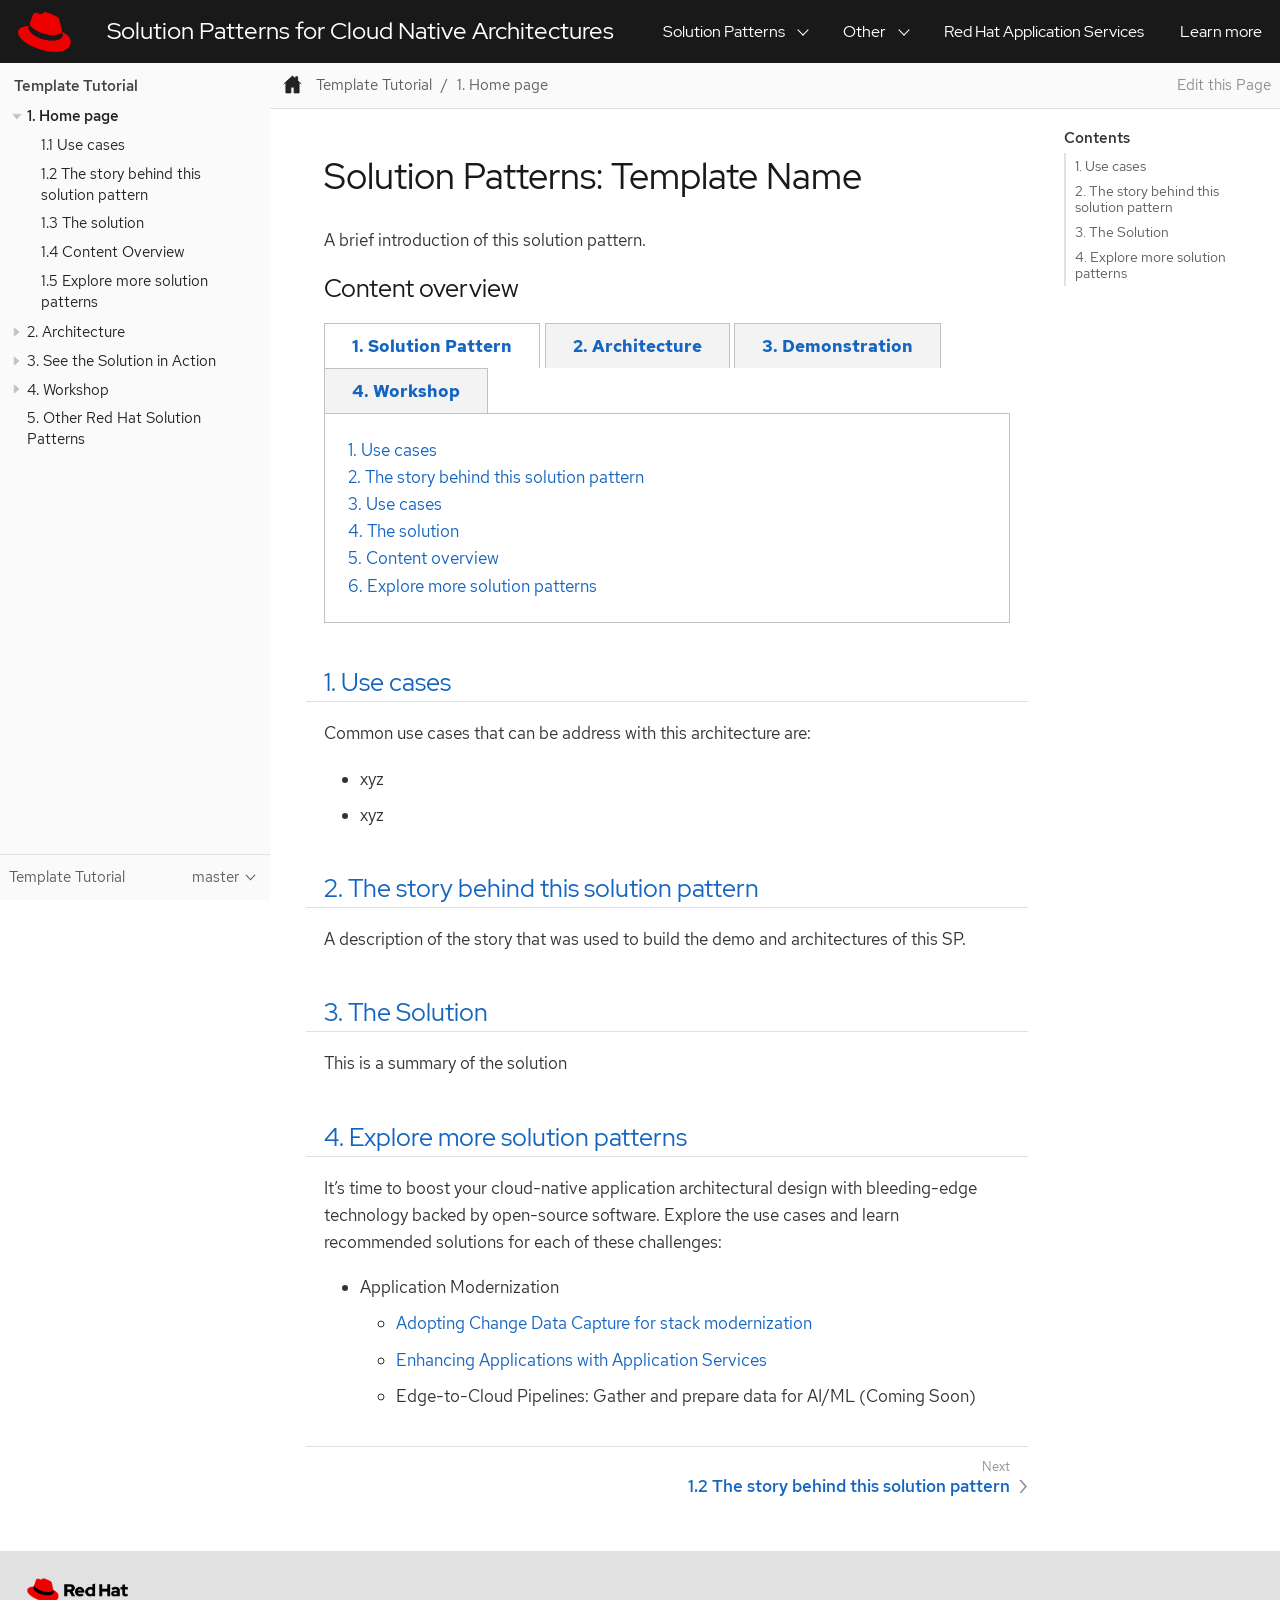
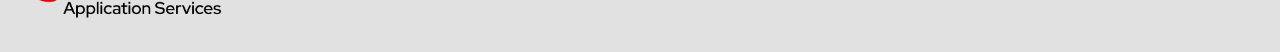
==== index.html @ a4a00346 "[CI] Publish Documentation for 9a5a787c1c4a9dbdc2e8962292c177959bd2f917 - 9a5a787c1c4a9dbdc2e8962292" ====
<!DOCTYPE html>
<meta charset="utf-8">
<link rel="canonical" href="https://redhat-solution-patterns.github.io/solution-patterns/solution-pattern-template/index.html">
<script>location="solution-pattern-template/index.html"</script>
<meta http-equiv="refresh" content="0; url=solution-pattern-template/index.html">
<meta name="robots" content="noindex">
<title>Redirect Notice</title>
<h1>Redirect Notice</h1>
<p>The page you requested has been relocated to <a href="solution-pattern-template/index.html">https://redhat-solution-patterns.github.io/solution-patterns/solution-pattern-template/index.html</a>.</p>
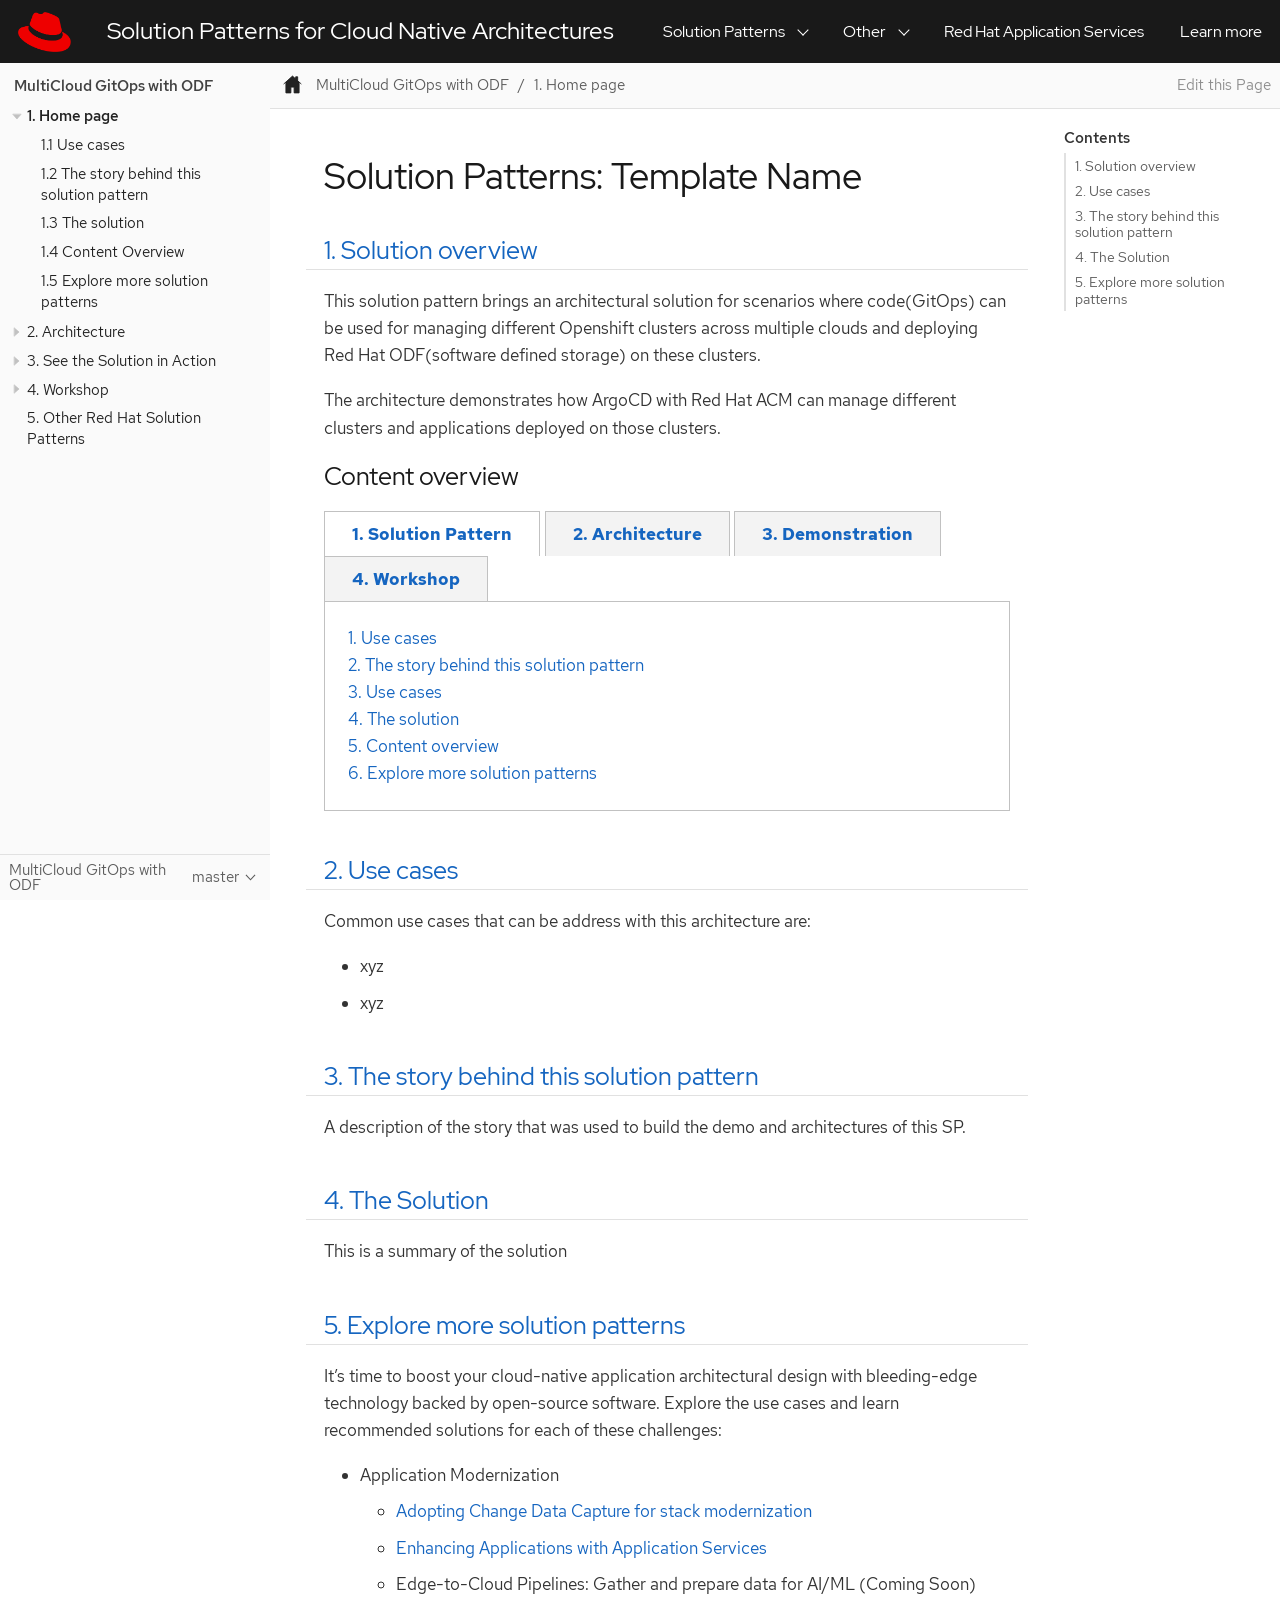
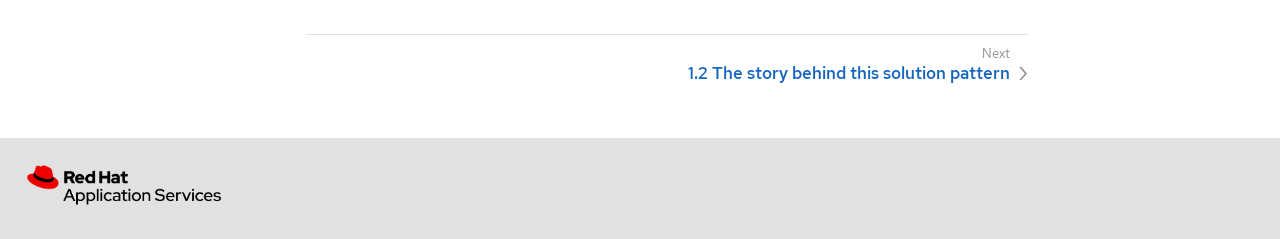
==== commit 5b2cdef4: "[CI] Publish Documentation for 40184aaef8d9b9fa808ab0c895efbf117aaec3af - 40184aaef8d9b9fa808ab0c895" ====
--- a/index.html
+++ b/index.html
@@ -1,9 +1,9 @@
 <!DOCTYPE html>
 <meta charset="utf-8">
-<link rel="canonical" href="https://redhat-solution-patterns.github.io/solution-patterns/solution-pattern-template/index.html">
-<script>location="solution-pattern-template/index.html"</script>
-<meta http-equiv="refresh" content="0; url=solution-pattern-template/index.html">
+<link rel="canonical" href="https://redhat-solution-patterns.github.io/solution-patterns/solution-pattern-multicloud-gitops-odf/index.html">
+<script>location="solution-pattern-multicloud-gitops-odf/index.html"</script>
+<meta http-equiv="refresh" content="0; url=solution-pattern-multicloud-gitops-odf/index.html">
 <meta name="robots" content="noindex">
 <title>Redirect Notice</title>
 <h1>Redirect Notice</h1>
-<p>The page you requested has been relocated to <a href="solution-pattern-template/index.html">https://redhat-solution-patterns.github.io/solution-patterns/solution-pattern-template/index.html</a>.</p>
+<p>The page you requested has been relocated to <a href="solution-pattern-multicloud-gitops-odf/index.html">https://redhat-solution-patterns.github.io/solution-patterns/solution-pattern-multicloud-gitops-odf/index.html</a>.</p>
